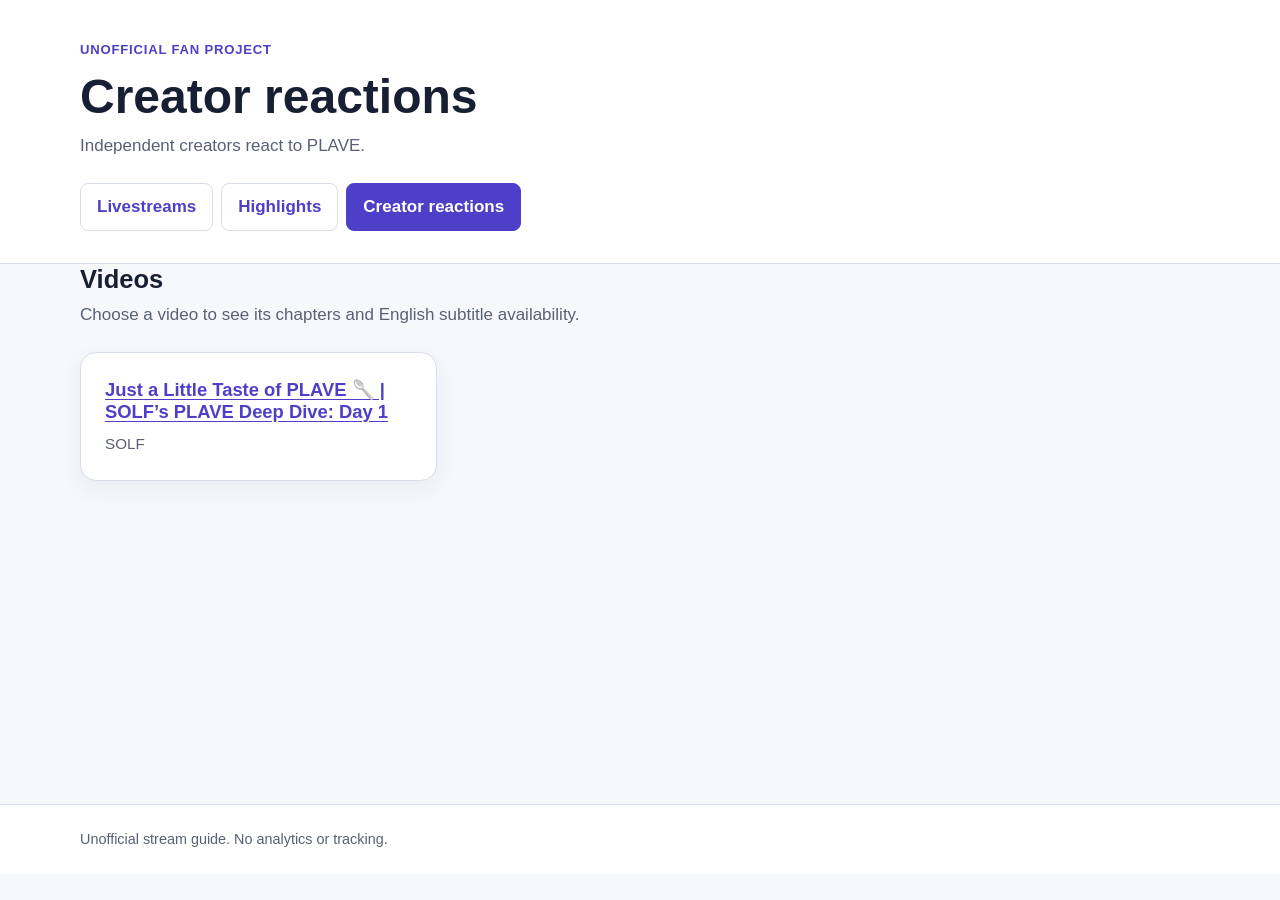
==== creator-reactions.html @ cd944dcf "Add creator reactions catalogue and chapter playback" ====
<!doctype html>
<html lang="en">
<head>
  <meta charset="utf-8">
  <meta name="viewport" content="width=device-width, initial-scale=1, viewport-fit=cover">
  <meta name="description" content="PLAVE creator reactions with English chapter titles and selected fan subtitles.">
  <title>Creator reactions — PLAVE Livestream Guide</title>
  <link rel="stylesheet" href="styles.css?v=creator-chapters-v1">
</head>
<body>
  <header class="site-header">
    <div class="shell">
      <p class="eyebrow">Unofficial fan project</p>
      <h1>Creator reactions</h1>
      <p class="intro">Independent creators react to PLAVE.</p>
      <nav class="site-nav" aria-label="Main navigation">
        <a href="./">Livestreams</a>
        <a href="highlights.html">Highlights</a>
        <a href="creator-reactions.html" aria-current="page">Creator reactions</a>
      </nav>
    </div>
  </header>
  <main class="shell" id="creator-page">
    <a class="back-link" href="creator-reactions.html" id="creator-back" hidden>← Back to creator reactions</a>
    <div class="section-heading">
      <div>
        <h2 id="creator-title">Videos</h2>
        <p class="sort-note" id="creator-intro">Choose a video to see its chapters and English subtitle availability.</p>
      </div>
    </div>
    <div id="creator-message" class="message" role="status">Loading creator reactions…</div>
    <div id="creator-grid" class="video-grid"></div>
    <ol id="creator-chapters" class="card-segment-list" aria-labelledby="creator-title" hidden></ol>
    <noscript><p class="message message-error">JavaScript is required to show creator reactions and their chapters.</p></noscript>
  </main>
  <footer class="site-footer">
    <div class="shell">Unofficial stream guide. No analytics or tracking.</div>
  </footer>
  <script src="app.js?v=creator-chapters-v1" defer></script>
</body>
</html>
---- styles.css ----
:root {
  color-scheme: light;
  --background: #f7f8fc;
  --surface: #ffffff;
  --text: #172033;
  --muted: #586174;
  --border: #d8ddea;
  --primary: #4d3fc7;
  --primary-hover: #392da7;
  --available-bg: #e8f7ee;
  --available-text: #17643a;
  --highlight-bg: #fff0dc;
  --highlight-text: #7b2500;
  --missing-bg: #eef0f5;
  --missing-text: #4d5567;
  --unknown-bg: #fff5d6;
  --unknown-text: #6e5200;
  --danger-bg: #fff0f0;
  --danger-text: #8c2020;
  font-family: -apple-system, BlinkMacSystemFont, "Segoe UI", sans-serif;
}

* { box-sizing: border-box; }

html { background: var(--background); }

body {
  min-width: 320px;
  margin: 0;
  color: var(--text);
  background: var(--background);
  font-size: 17px;
  line-height: 1.5;
}

img { max-width: 100%; }

button, select { font: inherit; }

a { color: var(--primary); }

:focus-visible {
  outline: 3px solid #2f78db;
  outline-offset: 3px;
}

.shell {
  width: min(1120px, calc(100% - 32px));
  margin-inline: auto;
}

.site-header {
  padding: 40px 0 32px;
  background: var(--surface);
  border-bottom: 1px solid var(--border);
}

.eyebrow {
  margin: 0 0 8px;
  color: var(--primary);
  font-size: 0.82rem;
  font-weight: 750;
  letter-spacing: 0.06em;
  text-transform: uppercase;
}

h1, h2, h3 { line-height: 1.2; }

h1 {
  max-width: 760px;
  margin: 0;
  font-size: clamp(2rem, 5vw, 3rem);
}

.intro, .sort-note {
  margin: 8px 0 0;
  color: var(--muted);
}

.site-nav {
  display: flex;
  flex-wrap: wrap;
  gap: 8px;
  margin-top: 24px;
}

.site-nav a {
  display: inline-flex;
  min-height: 48px;
  align-items: center;
  padding: 8px 16px;
  color: var(--primary);
  background: var(--surface);
  border: 1px solid var(--border);
  border-radius: 8px;
  font-weight: 750;
  text-decoration: none;
}

.site-nav a[aria-current="page"] {
  color: #fff;
  background: var(--primary);
  border-color: var(--primary);
}

main { min-height: 60vh; }

.creator-title-link {
  display: inline-flex;
  min-height: 48px;
  align-items: center;
  color: var(--primary);
  overflow-wrap: anywhere;
  text-underline-offset: 3px;
}
.site-nav a[hidden] { display: none; }

#list-view, .player-view { padding: 32px 0 48px; }

.section-heading {
  display: flex;
  align-items: end;
  justify-content: space-between;
  gap: 24px;
  margin-bottom: 24px;
}

.section-heading h2, .player-view h2 { margin: 0; }

.filter-control {
  display: grid;
  gap: 8px;
  color: var(--muted);
  font-weight: 700;
}

select {
  min-height: 48px;
  padding: 8px 40px 8px 16px;
  color: var(--text);
  background: var(--surface);
  border: 1px solid var(--border);
  border-radius: 8px;
}

.video-grid {
  display: grid;
  grid-template-columns: repeat(auto-fill, minmax(min(100%, 280px), 1fr));
  gap: 24px;
}

.video-card {
  display: flex;
  min-width: 0;
  flex-direction: column;
  overflow: hidden;
  background: var(--surface);
  border: 1px solid var(--border);
  border-radius: 16px;
  box-shadow: 0 8px 24px rgba(24, 31, 51, 0.06);
}

.thumbnail-wrap {
  aspect-ratio: 16 / 9;
  overflow: hidden;
  background: #e5e8f0;
}

.thumbnail-wrap img {
  display: block;
  width: 100%;
  height: 100%;
  object-fit: cover;
}

.card-content {
  display: flex;
  flex: 1;
  flex-direction: column;
  gap: 16px;
  padding: 24px;
}

.creator-chapter-link .subtitle-status {
  grid-column: 1 / -1;
  justify-self: start;
}

.card-segment-list {
  display: grid;
  gap: 8px;
  margin: 0;
  padding-left: 32px;
}

.card-segment-list li {
  padding-left: 8px;
}

.card-segment-list li::marker {
  color: var(--muted);
  font-weight: 750;
}

.card-segment-link {
  display: grid;
  min-height: 48px;
  grid-template-columns: minmax(0, 1fr) auto;
  gap: 8px;
  align-items: center;
  padding: 8px;
  color: var(--text);
  background: var(--background);
  border: 1px solid var(--border);
  border-radius: 8px;
  text-decoration: none;
}

.card-segment-link:hover,
.card-segment-link:focus-visible {
  border-color: var(--primary);
}

.card-segment-title {
  min-width: 0;
  overflow-wrap: anywhere;
  font-weight: 700;
}

.card-segment-time {
  color: var(--primary);
  font-size: 0.9rem;
  font-variant-numeric: tabular-nums;
  font-weight: 750;
  white-space: nowrap;
}

.video-title {
  margin: 0;
  overflow-wrap: anywhere;
  font-size: 1.15rem;
}

.video-date {
  margin: -8px 0 0;
  color: var(--muted);
  font-size: 0.95rem;
}

.subtitle-status {
  align-self: flex-start;
  margin: 0;
  padding: 8px 16px;
  border-radius: 999px;
  font-size: 0.9rem;
  font-weight: 750;
}

.status-available { color: var(--available-text); background: var(--available-bg); }
.status-highlight { color: var(--highlight-text); background: var(--highlight-bg); }
.status-missing { color: var(--missing-text); background: var(--missing-bg); }
.status-unknown { color: var(--unknown-text); background: var(--unknown-bg); }

.button {
  display: inline-flex;
  min-height: 48px;
  align-items: center;
  justify-content: center;
  padding: 12px 24px;
  border: 2px solid transparent;
  border-radius: 8px;
  font-weight: 750;
  line-height: 1.2;
  text-align: center;
  text-decoration: none;
  cursor: pointer;
}

.card-content .button { width: 100%; margin-top: auto; }

.button-primary { color: #fff; background: var(--primary); }
.button-primary:hover { background: var(--primary-hover); }
.button-primary:disabled { cursor: not-allowed; opacity: 0.55; }
.button-secondary { color: var(--primary); background: var(--surface); border-color: var(--primary); }

.message {
  margin-bottom: 24px;
  padding: 16px;
  color: var(--muted);
  background: var(--surface);
  border: 1px solid var(--border);
  border-radius: 8px;
}

.message-error { color: var(--danger-text); background: var(--danger-bg); border-color: #e5baba; }

.back-link {
  display: inline-block;
  min-height: 44px;
  margin-bottom: 16px;
  font-weight: 700;
}

.player-view > .subtitle-status { margin: 16px 0 24px; }

.player-frame {
  position: relative;
  width: 100%;
  aspect-ratio: 16 / 9;
  scroll-margin-top: 24px;
  overflow: hidden;
  background: #000;
  border-radius: 16px;
}

#youtube-player, #youtube-player iframe { width: 100%; height: 100%; }

.subtitle-overlay {
  position: absolute;
  right: 8%;
  bottom: 64px;
  left: 8%;
  z-index: 2;
  display: none;
  width: fit-content;
  max-width: 84%;
  margin-inline: auto;
  padding: 8px 16px;
  color: #fff;
  background: rgba(0, 0, 0, 0.78);
  border-radius: 8px;
  font-size: clamp(1rem, 3vw, 1.55rem);
  font-weight: 700;
  line-height: 1.35;
  text-align: center;
  white-space: pre-wrap;
  overflow-wrap: anywhere;
  pointer-events: none;
}

.subtitle-overlay.has-text { display: block; }

.player-frame:fullscreen {
  width: 100vw;
  height: 100vh;
  aspect-ratio: auto;
  border-radius: 0;
}

.player-frame:fullscreen .subtitle-overlay {
  bottom: 64px;
  max-width: calc(100% - 32px);
  padding: 16px;
  font-size: clamp(1.25rem, 3vw, 2rem);
}

.player-actions {
  display: flex;
  flex-wrap: wrap;
  gap: 16px;
  margin: 24px 0;
}

.highlight-start-banner {
  position: absolute;
  top: 16px;
  left: 50%;
  z-index: 3;
  min-height: 48px;
  max-width: calc(100% - 32px);
  padding: 8px 16px;
  color: #fff;
  background: rgba(23, 32, 51, 0.92);
  border: 2px solid #fff;
  border-radius: 8px;
  box-shadow: 0 2px 8px rgba(0, 0, 0, 0.35);
  font-weight: 750;
  text-align: center;
  transform: translateX(-50%);
  pointer-events: none;
}

.chapter-section {
  margin: 24px 0;
  padding: 24px;
  background: var(--surface);
  border: 1px solid var(--border);
  border-radius: 16px;
}

.chapter-heading {
  margin-bottom: 16px;
}

.chapter-heading h3,
.chapter-heading p {
  margin: 0;
}

.chapter-heading p {
  margin-top: 8px;
  color: var(--muted);
}

.chapter-list {
  display: grid;
  gap: 8px;
  margin: 0;
  padding: 0;
  list-style: none;
}

.chapter-button {
  display: grid;
  width: 100%;
  min-height: 48px;
  grid-template-columns: 64px minmax(0, 1fr);
  gap: 16px;
  align-items: center;
  padding: 16px;
  color: var(--text);
  background: var(--background);
  border: 1px solid var(--border);
  border-radius: 8px;
  font: inherit;
  text-align: left;
  cursor: pointer;
}

.chapter-button:hover {
  border-color: var(--primary);
}

.chapter-button:disabled {
  cursor: wait;
  opacity: 0.6;
}

.chapter-time {
  color: var(--primary);
  font-variant-numeric: tabular-nums;
  font-weight: 750;
}

.chapter-title {
  display: flex;
  min-width: 0;
  flex-wrap: wrap;
  gap: 8px 16px;
  align-items: center;
  overflow-wrap: anywhere;
  font-weight: 700;
}

.chapter-title-text { min-width: 0; }

.chapter-hot-badge {
  display: inline-flex;
  min-height: 32px;
  align-items: center;
  padding: 0 8px;
  color: #7b2500;
  background: #fff0dc;
  border: 1px solid #e9b878;
  border-radius: 8px;
  font-size: 0.88rem;
  font-weight: 750;
  white-space: nowrap;
}

.highlights-view {
  min-height: 60vh;
  padding: 32px 0 48px;
}

#random-highlight {
  flex: 0 0 auto;
}

.highlight-groups {
  display: grid;
  gap: 24px;
}

.highlight-group {
  padding: 24px;
  background: var(--surface);
  border: 1px solid var(--border);
  border-radius: 16px;
  box-shadow: 0 8px 24px rgba(24, 31, 51, 0.06);
}

.highlight-group-header {
  display: grid;
  gap: 8px;
  margin-bottom: 24px;
}

.highlight-date {
  margin: 0;
  color: var(--muted);
  font-variant-numeric: tabular-nums;
  font-weight: 750;
}

.highlight-stream-title {
  margin: 0;
  overflow-wrap: anywhere;
  font-size: clamp(1.35rem, 4vw, 1.75rem);
}

.highlight-group-header .subtitle-status {
  margin-top: 8px;
}

.highlight-scene-list {
  display: grid;
  gap: 8px;
  margin: 0;
  padding: 0;
  list-style: none;
}

.highlight-scene-link {
  display: grid;
  min-height: 48px;
  grid-template-columns: 72px minmax(0, 1fr) auto;
  gap: 16px;
  align-items: center;
  padding: 16px;
  color: var(--text);
  background: var(--background);
  border: 1px solid var(--border);
  border-radius: 8px;
  text-decoration: none;
}

.highlight-scene-link:hover {
  border-color: var(--primary);
}

.highlight-scene-time {
  color: var(--primary);
  font-variant-numeric: tabular-nums;
  font-weight: 750;
}

.highlight-scene-title {
  min-width: 0;
  overflow-wrap: anywhere;
  font-weight: 750;
}

.subtitle-panel {
  padding: 24px;
  background: #202538;
  border-radius: 16px;
  color: #fff;
}

.subtitle-panel h3 { margin: 0 0 16px; font-size: 1rem; }

#subtitle-fallback {
  min-height: 3em;
  margin: 0;
  font-size: clamp(1.15rem, 3vw, 1.5rem);
  font-weight: 650;
  white-space: pre-wrap;
  overflow-wrap: anywhere;
}

.site-footer {
  padding: 24px 0;
  color: var(--muted);
  background: var(--surface);
  border-top: 1px solid var(--border);
  font-size: 0.9rem;
}

[hidden] { display: none !important; }

@media (max-width: 640px) {
  .site-header { padding: 32px 0 24px; }
  .section-heading { align-items: stretch; flex-direction: column; gap: 16px; }
  .filter-control, .filter-control select { width: 100%; }
  .card-content { padding: 16px; }
  .player-actions { flex-direction: column; }
  .player-actions .button { width: 100%; }
  .subtitle-overlay { bottom: 48px; padding: 8px; }
  .player-frame:fullscreen .subtitle-overlay { bottom: 64px; padding: 16px; }
  .chapter-section { padding: 16px; }
  .chapter-button { grid-template-columns: 56px minmax(0, 1fr); gap: 8px; }
  .site-nav { display: grid; grid-template-columns: 1fr 1fr; }
  .site-nav a { justify-content: center; text-align: center; }
  .highlight-group { padding: 16px; }
  #random-highlight { width: 100%; }
  .highlight-scene-link {
    grid-template-columns: 64px minmax(0, 1fr);
    gap: 8px 16px;
  }
  .highlight-scene-link .chapter-hot-badge {
    grid-column: 2;
    justify-self: start;
  }
}

@media (prefers-reduced-motion: reduce) {
  *, *::before, *::after { scroll-behavior: auto !important; }
}
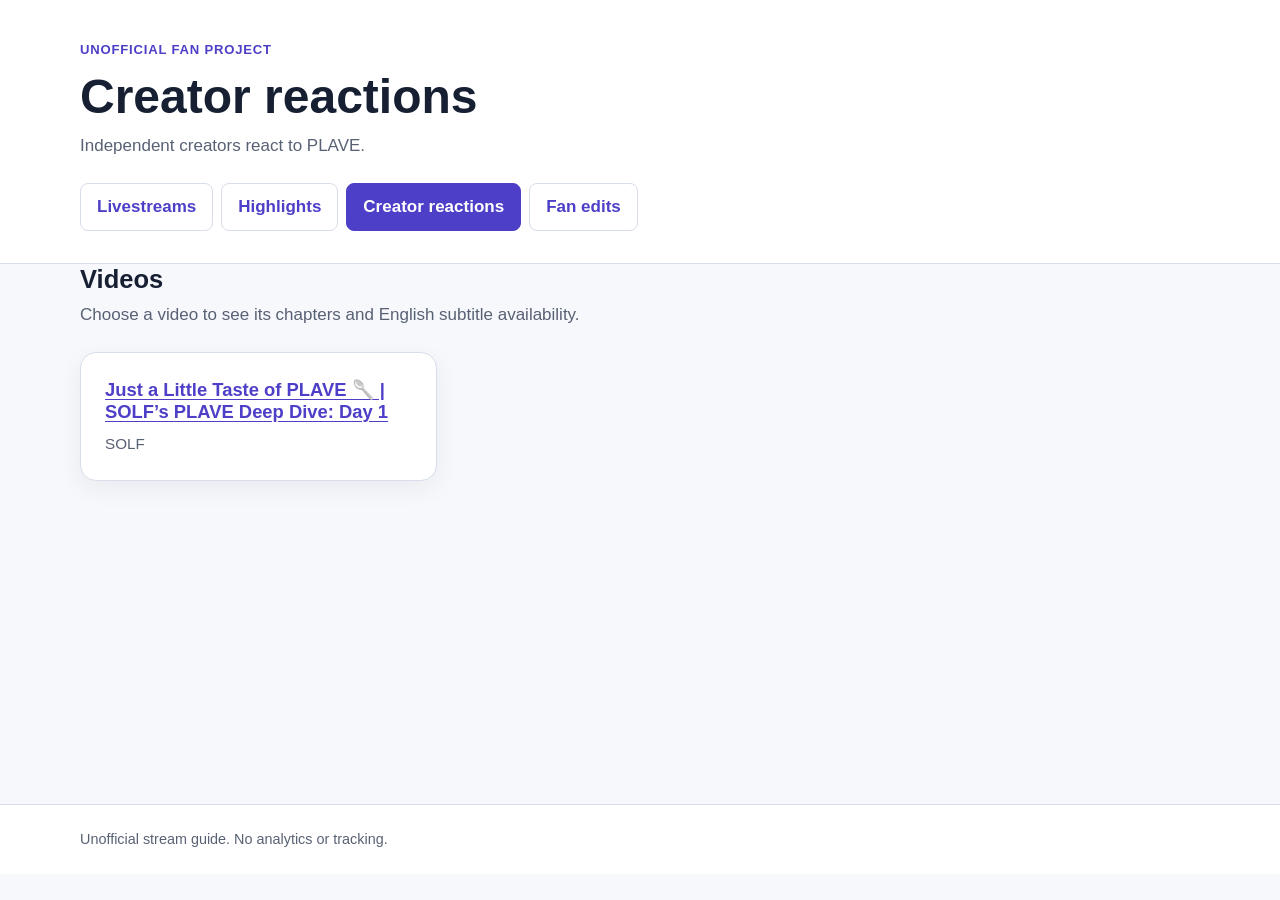
==== commit 0eac11d3: "Add fan edits section and Noah's PLAVE stories subtitles" ====
--- a/creator-reactions.html
+++ b/creator-reactions.html
@@ -17,6 +17,7 @@
         <a href="./">Livestreams</a>
         <a href="highlights.html">Highlights</a>
         <a href="creator-reactions.html" aria-current="page">Creator reactions</a>
+        <a href="fan-edits.html">Fan edits</a>
       </nav>
     </div>
   </header>
@@ -36,6 +37,6 @@
   <footer class="site-footer">
     <div class="shell">Unofficial stream guide. No analytics or tracking.</div>
   </footer>
-  <script src="app.js?v=creator-chapters-v1" defer></script>
+  <script src="app.js?v=fan-edits-v3" defer></script>
 </body>
 </html>
--- a/styles.css
+++ b/styles.css
@@ -607,3 +607,32 @@
 @media (prefers-reduced-motion: reduce) {
   *, *::before, *::after { scroll-behavior: auto !important; }
 }
+
+.visual-caption-overlay {
+  position: absolute;
+  top: 16px;
+  left: 8%;
+  right: 8%;
+  z-index: 2;
+  display: none;
+  width: fit-content;
+  max-width: 84%;
+  margin-inline: auto;
+  padding: 8px 16px;
+  color: #fff;
+  background: rgba(0, 0, 0, 0.88);
+  border-radius: 8px;
+  font-size: clamp(0.875rem, 1.8vw, 1.375rem);
+  font-weight: 650;
+  line-height: 1.35;
+  text-align: center;
+  white-space: pre-line;
+  overflow-wrap: anywhere;
+  pointer-events: none;
+}
+
+.visual-caption-overlay.has-text { display: block; }
+
+.player-frame:fullscreen .visual-caption-overlay {
+  font-size: clamp(1rem, 2vw, 1.75rem);
+}
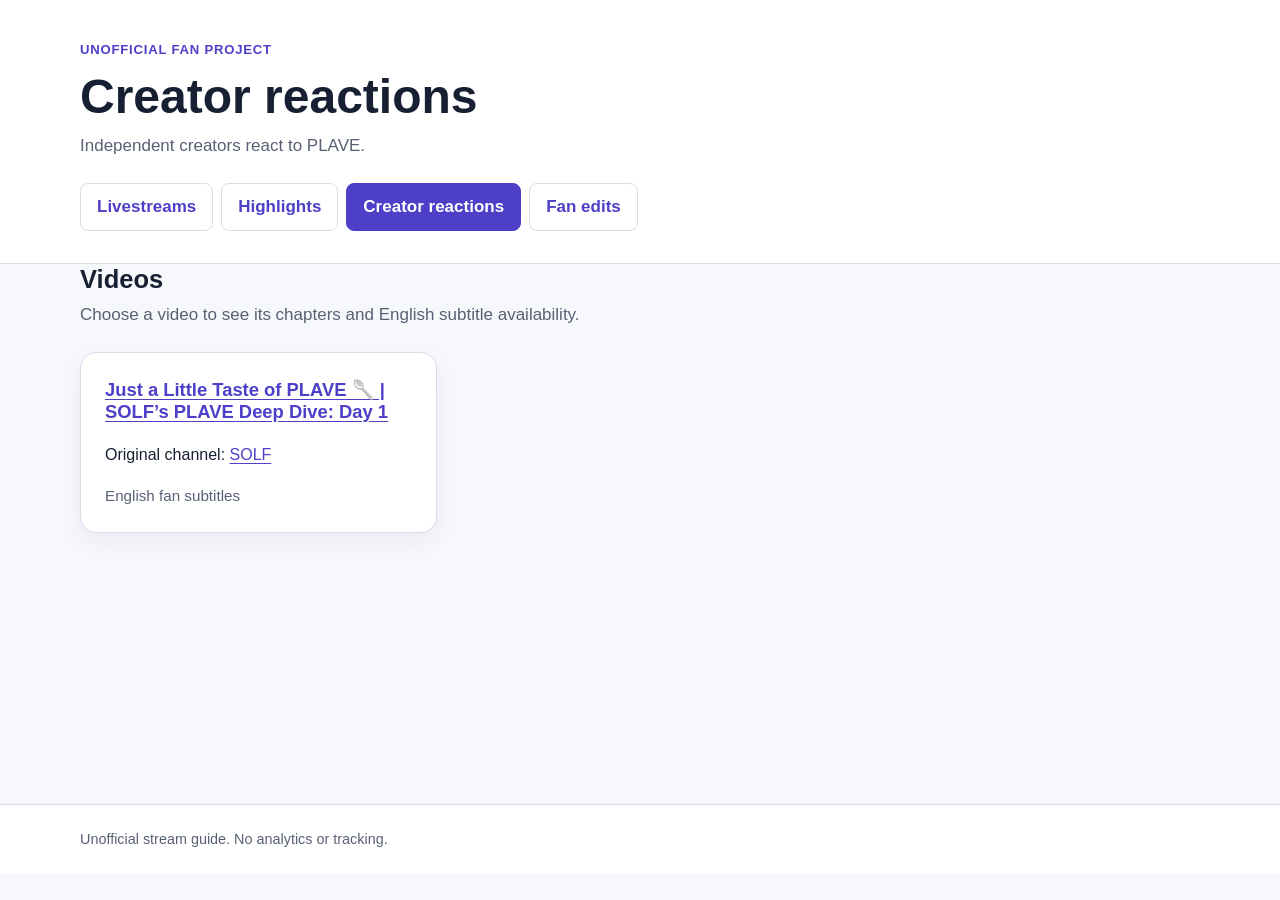
==== commit 95d2b942: "Link original YouTube channels beside creator and fan-edit titles" ====
--- a/creator-reactions.html
+++ b/creator-reactions.html
@@ -5,7 +5,7 @@
   <meta name="viewport" content="width=device-width, initial-scale=1, viewport-fit=cover">
   <meta name="description" content="PLAVE creator reactions with English chapter titles and selected fan subtitles.">
   <title>Creator reactions — PLAVE Livestream Guide</title>
-  <link rel="stylesheet" href="styles.css?v=creator-chapters-v1">
+  <link rel="stylesheet" href="styles.css?v=creator-channels-v1">
 </head>
 <body>
   <header class="site-header">
@@ -37,6 +37,6 @@
   <footer class="site-footer">
     <div class="shell">Unofficial stream guide. No analytics or tracking.</div>
   </footer>
-  <script src="app.js?v=fan-edits-v3" defer></script>
+  <script src="app.js?v=creator-channels-v1" defer></script>
 </body>
 </html>
--- a/styles.css
+++ b/styles.css
@@ -111,6 +111,24 @@
   align-items: center;
   color: var(--primary);
   overflow-wrap: anywhere;
+  text-underline-offset: 3px;
+}
+
+.original-channel {
+  display: block;
+  margin-top: 8px;
+  font-size: 1rem;
+  font-weight: 400;
+  line-height: 1.5;
+  overflow-wrap: anywhere;
+}
+
+.original-channel a {
+  display: inline-flex;
+  align-items: center;
+  min-height: 44px;
+  color: var(--primary);
+  text-decoration: underline;
   text-underline-offset: 3px;
 }
 .site-nav a[hidden] { display: none; }
